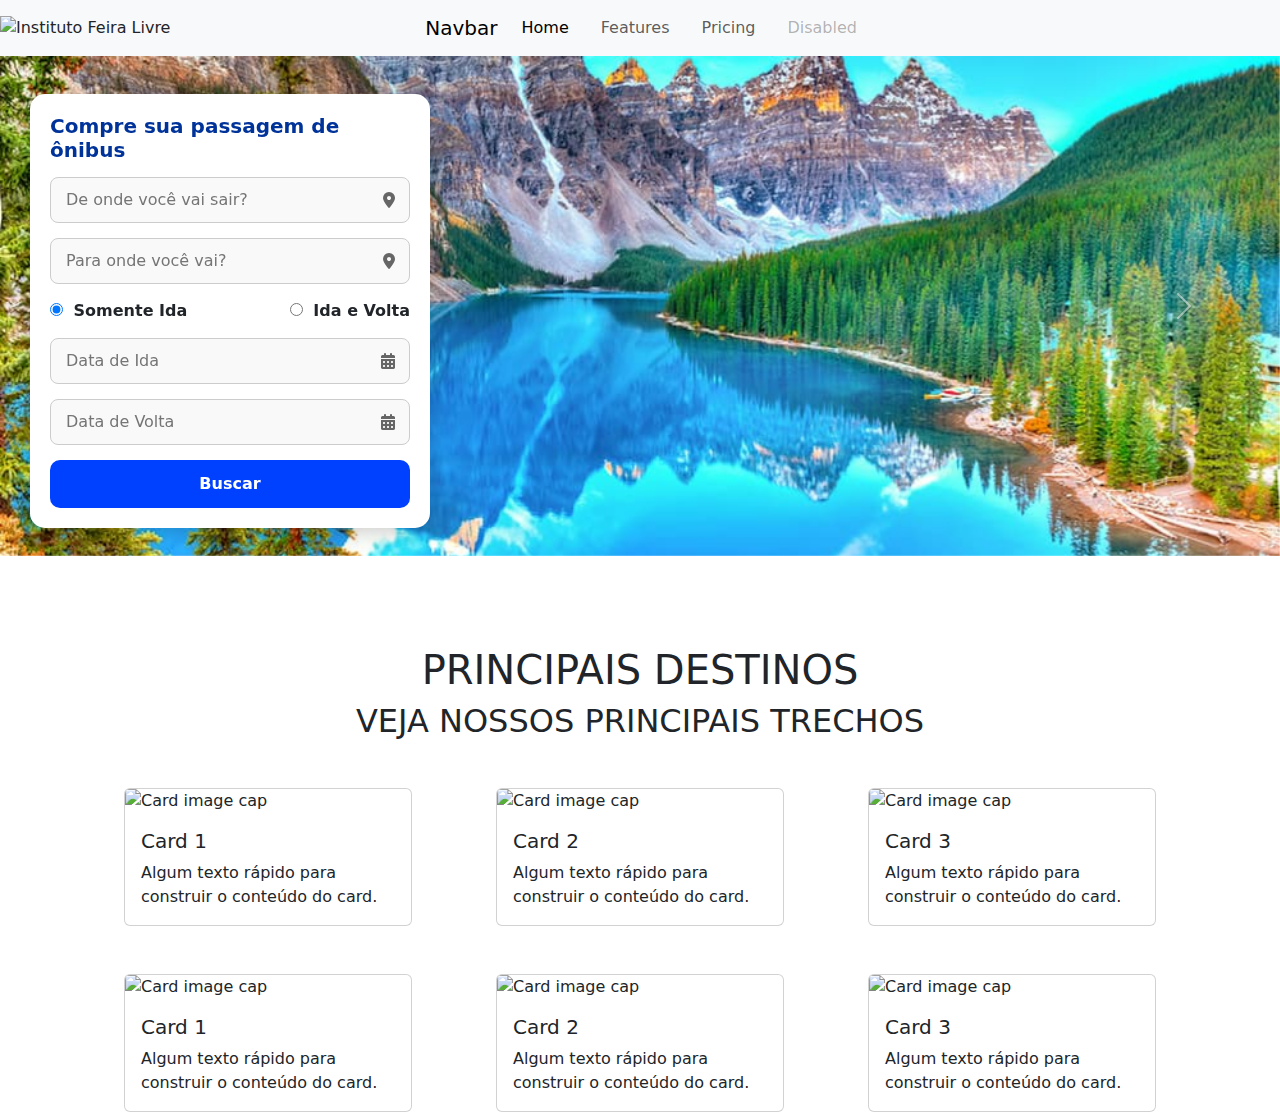
==== index.html @ 0ca651ab "Caixa de pesquisa" ====
<!DOCTYPE html>
<html lang="en">
<head>
    <meta charset="UTF-8">
    <meta name="viewport" content="width=device-width, initial-scale=1.0">
    <title>Página Teste</title>
    <link href="https://cdn.jsdelivr.net/npm/bootstrap@5.3.3/dist/css/bootstrap.min.css" rel="stylesheet" integrity="sha384-QWTKZyjpPEjISv5WaRU9OFeRpok6YctnYmDr5pNlyT2bRjXh0JMhjY6hW+ALEwIH" crossorigin="anonymous">
    <style>
      .carousel {
          max-height: 600px; 
          overflow: hidden;   
      }

      .carousel-item img {
          width: 100%;        
          height: auto;      
      }
      .card-container {
            display: flex;
            justify-content: space-around; /* Alinha os cards com espaço entre eles */
            flex-wrap: wrap; /* Permite que os cards quebrem para a próxima linha em telas menores */
        }
  </style>
  </head>
<body>
<div class="bg-blue">
    <div class="menu-navbar">
        <nav class="navbar navbar-expand-lg bg-body-tertiary ">
          <li class="brand me-3"><img src="bus.jpeg" alt="Instituto Feira Livre" width="150" height="80"></li>
            <div class="container-fluid col-6 mx-auto">
                <a class="navbar-brand" href="#">Navbar</a>
                <button class="navbar-toggler" type="button" data-bs-toggle="collapse" data-bs-target="#navbarNavAltMarkup" aria-controls="navbarNavAltMarkup" aria-expanded="false" aria-label="Toggle navigation">
                <span class="navbar-toggler-icon"></span>
                </button>
              <div class="collapse navbar-collapse" id="navbarNavAltMarkup">
                <div class="navbar-nav">
                  <a class="nav-link active me-3" aria-current="page" href="#">Home</a>
                  <a class="nav-link me-3" href="#">Features</a>
                  <a class="nav-link me-3" href="#">Pricing</a>
                  <a class="nav-link disabled me-3" aria-disabled="true">Disabled</a>
                </div>
              </div>
            </div>
          </nav>
    </div>
    <!DOCTYPE html>
<html lang="en">
<head>
    <meta charset="UTF-8">
    <meta name="viewport" content="width=device-width, initial-scale=1.0">
    <title>Formulário de Passagens Sobre Carrossel</title>
    <link href="https://cdn.jsdelivr.net/npm/bootstrap@5.1.3/dist/css/bootstrap.min.css" rel="stylesheet">

    <!-- Icones FontAwesome para os ícones -->
    <link rel="stylesheet" href="https://cdnjs.cloudflare.com/ajax/libs/font-awesome/6.0.0-beta3/css/all.min.css">

    <style>
        /* Estilos do carrossel */
        .carousel {
            position: relative;
        }

        /* Estilos da caixa de pesquisa sobreposta */
        .search-form {
            position: absolute;
            top: 50%;
            left: 50%;
            transform: translate(-50%, -50%);
            width: 400px; /* Definir a largura da caixa de pesquisa */
            background-color: white;
            padding: 20px;
            border-radius: 15px;
            box-shadow: 0 4px 20px rgba(0, 0, 0, 0.2);
            z-index: 10;
            margin-left: -410px;
            margin-top: 5px;
        }

        .search-form h5 {
            font-weight: bold;
            margin-bottom: 15px;
            color: #003399;
        }

        .form-group {
            position: relative;
            margin-bottom: 15px;
        }

        .form-group input,
        .form-group select {
            width: 100%;
            padding: 10px 40px 10px 15px;
            border: 1px solid #ccc;
            border-radius: 8px;
            background-color: #f9f9f9;
        }

        /* Ícones dentro dos campos de entrada */
        .form-group i {
            position: absolute;
            top: 50%;
            right: 15px;
            transform: translateY(-50%);
            color: #666;
        }

        /* Botões de escolha */
        .radio-group {
            display: flex;
            justify-content: space-between;
            margin-bottom: 15px;
        }

        .radio-group label {
            font-weight: bold;
        }

        .radio-group input[type="radio"] {
            margin-right: 5px;
        }

        /* Botão de busca */
        .btn-search {
            width: 100%;
            padding: 12px;
            background-color: #0040ff;
            color: white;
            font-weight: bold;
            border: none;
            border-radius: 10px;
            font-size: 16px;
        }

        .btn-search:hover {
            background-color: #7209b7;
        }

        /* Imagens do carrossel */
        .carousel-inner img {
            height: 500px;
            object-fit: cover;
        }
    </style>
</head>
<body>

<!-- Carrossel -->
<div id="carouselExampleInterval" class="carousel slide" data-bs-ride="carousel">
    <!-- Formulário de busca sobre o carrossel -->
    <div class="search-form">
        <h5>Compre sua passagem de <span style="color: #003399;">ônibus</span></h5>

        <div class="form-group">
            <input type="text" placeholder="De onde você vai sair?">
            <i class="fas fa-map-marker-alt"></i>
        </div>

        <div class="form-group">
            <input type="text" placeholder="Para onde você vai?">
            <i class="fas fa-map-marker-alt"></i>
        </div>

        <div class="radio-group">
            <label>
                <input type="radio" name="tipo-viagem" checked> Somente Ida
            </label>
            <label>
                <input type="radio" name="tipo-viagem"> Ida e Volta
            </label>
        </div>

        <div class="form-group">
            <input type="text" placeholder="Data de Ida">
            <i class="fas fa-calendar-alt"></i>
        </div>

        <div class="form-group">
            <input type="text" placeholder="Data de Volta">
            <i class="fas fa-calendar-alt"></i>
        </div>

        <button class="btn-search">Buscar</button>
    </div>

    <!-- Slides do Carrossel -->
    <div class="carousel-inner">
        <div class="carousel-item active" data-bs-interval="10000">
            <img src="img/passeio.jpg" class="d-block img-fluid">
        </div>
        <div class="carousel-item" data-bs-interval="2000">
            <img src="img/passeio2.jpeg" class="d-block img-fluid">
        </div>
        <div class="carousel-item">
            <img src="img/passeio3.jpeg" class="d-block img-fluid">
        </div>
    </div>

    <button class="carousel-control-prev" type="button" data-bs-target="#carouselExampleInterval" data-bs-slide="prev">
        <span class="carousel-control-prev-icon" aria-hidden="true"></span>
        <span class="visually-hidden">Previous</span>
    </button>
    <button class="carousel-control-next" type="button" data-bs-target="#carouselExampleInterval" data-bs-slide="next">
        <span class="carousel-control-next-icon" aria-hidden="true"></span>
        <span class="visually-hidden">Next</span>
    </button>
</div>

<script src="https://cdn.jsdelivr.net/npm/bootstrap@5.1.3/dist/js/bootstrap.bundle.min.js"></script>
</body>
</html>


  <div style="width: 80%; margin: 0 auto; text-align: center; padding-top:90px">
    <h1>PRINCIPAIS DESTINOS</h1>
    <h2>VEJA NOSSOS PRINCIPAIS TRECHOS</h2>
  </div>
  <div class="container mt-5">
    <div class="card-container">
        <div class="card" style="width: 18rem;">
            <img src="https://via.placeholder.com/150" class="card-img-top" alt="Card image cap">
            <div class="card-body">
                <h5 class="card-title">Card 1</h5>
                <p class="card-text">Algum texto rápido para construir o conteúdo do card.</p>
            </div>
        </div>
        <div class="card" style="width: 18rem;">
            <img src="https://via.placeholder.com/150" class="card-img-top" alt="Card image cap">
            <div class="card-body">
                <h5 class="card-title">Card 2</h5>
                <p class="card-text">Algum texto rápido para construir o conteúdo do card.</p>
            </div>
        </div>
        <div class="card" style="width: 18rem;">
            <img src="https://via.placeholder.com/150" class="card-img-top" alt="Card image cap">
            <div class="card-body">
                <h5 class="card-title">Card 3</h5>
                <p class="card-text">Algum texto rápido para construir o conteúdo do card.</p>
            </div>
        </div>
    </div>
  </div>
  <div class="container mt-5">
    <div class="card-container">
        <div class="card" style="width: 18rem;">
            <img src="https://via.placeholder.com/150" class="card-img-top" alt="Card image cap">
            <div class="card-body">
                <h5 class="card-title">Card 1</h5>
                <p class="card-text">Algum texto rápido para construir o conteúdo do card.</p>
            </div>
        </div>
        <div class="card" style="width: 18rem;">
            <img src="https://via.placeholder.com/150" class="card-img-top" alt="Card image cap">
            <div class="card-body">
                <h5 class="card-title">Card 2</h5>
                <p class="card-text">Algum texto rápido para construir o conteúdo do card.</p>
            </div>
        </div>
        <div class="card" style="width: 18rem;">
            <img src="https://via.placeholder.com/150" class="card-img-top" alt="Card image cap">
            <div class="card-body">
                <h5 class="card-title">Card 3</h5>
                <p class="card-text">Algum texto rápido para construir o conteúdo do card.</p>
            </div>
        </div>
    </div>
  </div>

<script src="https://code.jquery.com/jquery-3.6.0.min.js"></script>
<script src="https://stackpath.bootstrapcdn.com/bootstrap/5.3.0/js/bootstrap.bundle.min.js"></script>
</body>
</html>
</div>

 
    



  <script src="https://cdn.jsdelivr.net/npm/bootstrap@5.3.3/dist/js/bootstrap.bundle.min.js" integrity="sha384-YvpcrYf0tY3lHB60NNkmXc5s9fDVZLESaAA55NDzOxhy9GkcIdslK1eN7N6jIeHz" crossorigin="anonymous"></script>
  </body>
  </html>
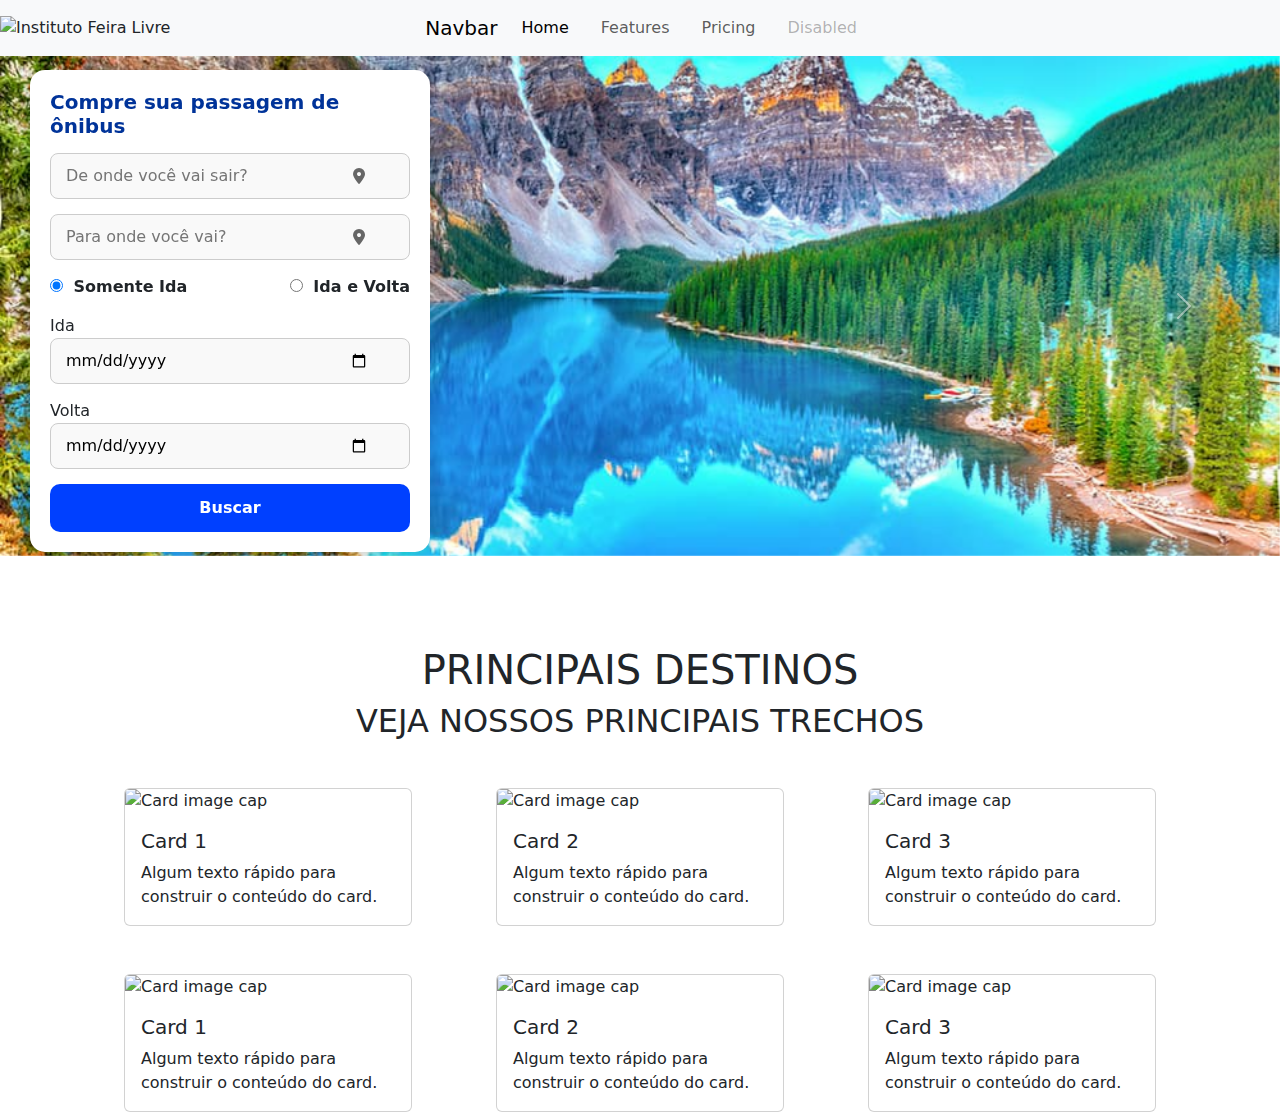
==== commit e155c552: "update2" ====
--- a/index.html
+++ b/index.html
@@ -100,10 +100,12 @@
         .form-group i {
             position: absolute;
             top: 50%;
-            right: 15px;
+            right: 45px;
             transform: translateY(-50%);
             color: #666;
-        }
+        } 
+        
+
 
         /* Botões de escolha */
         .radio-group {
@@ -133,7 +135,7 @@
         }
 
         .btn-search:hover {
-            background-color: #7209b7;
+            background-color: #01259e;
         }
 
         /* Imagens do carrossel */
@@ -170,14 +172,13 @@
             </label>
         </div>
 
-        <div class="form-group">
-            <input type="text" placeholder="Data de Ida">
-            <i class="fas fa-calendar-alt"></i>
-        </div>
-
-        <div class="form-group">
-            <input type="text" placeholder="Data de Volta">
-            <i class="fas fa-calendar-alt"></i>
+        <div class="form-group">Ida
+            <input type="date"> 
+        </div>
+    
+        <div class="form-group"> Volta
+            <input type="date">
+
         </div>
 
         <button class="btn-search">Buscar</button>
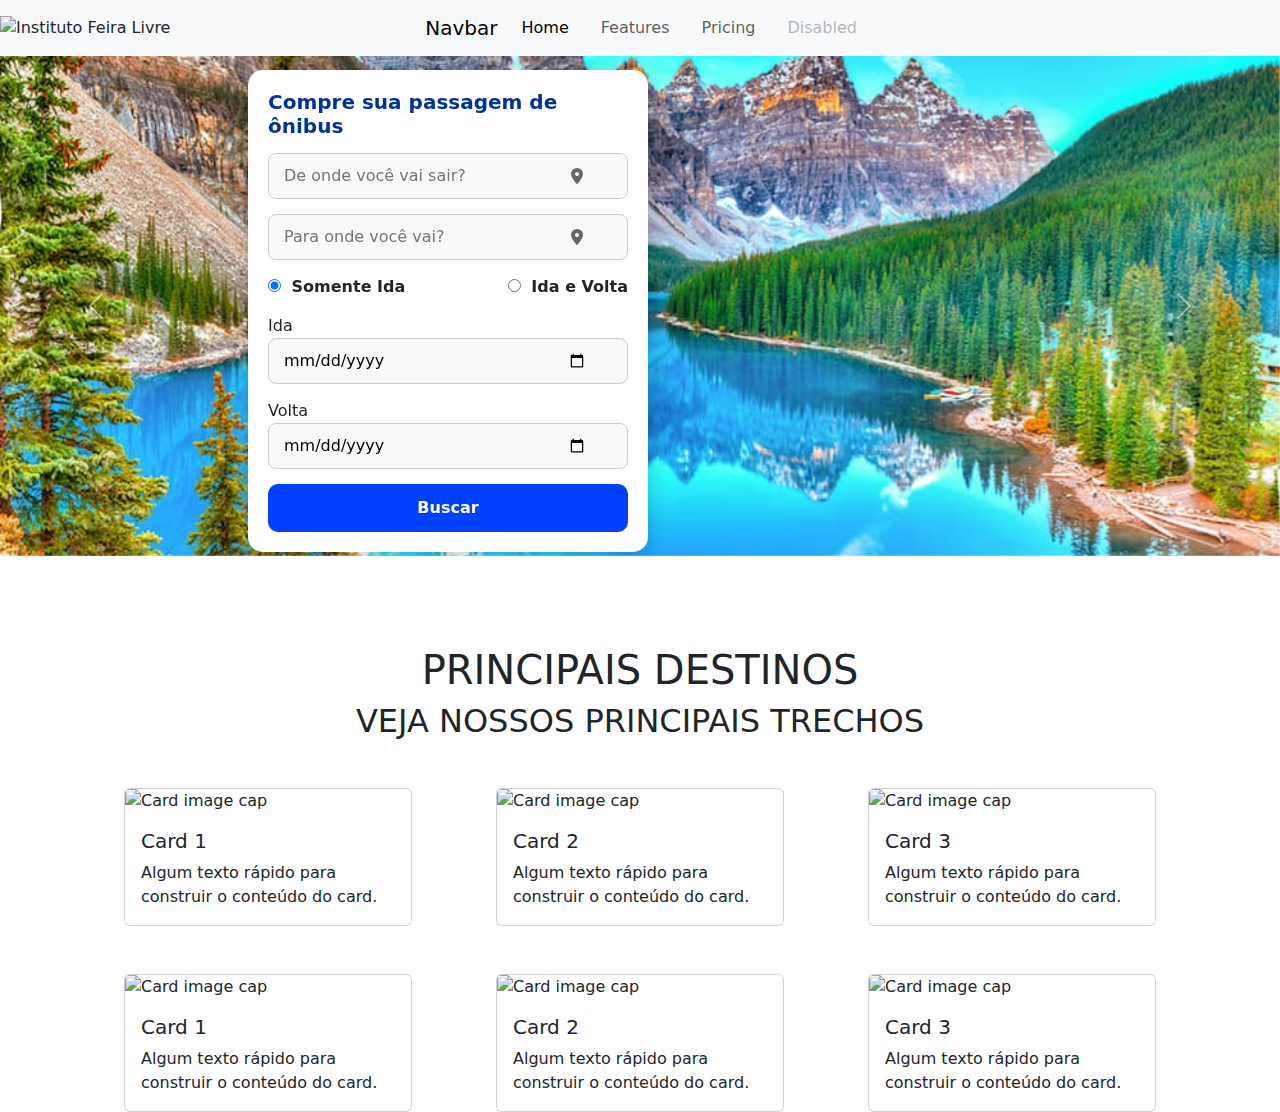
==== commit 8197dc27: "update3" ====
--- a/index.html
+++ b/index.html
@@ -20,6 +20,7 @@
             justify-content: space-around; /* Alinha os cards com espaço entre eles */
             flex-wrap: wrap; /* Permite que os cards quebrem para a próxima linha em telas menores */
         }
+
   </style>
   </head>
 <body>
@@ -60,21 +61,23 @@
             position: relative;
         }
 
-        /* Estilos da caixa de pesquisa sobreposta */
+      /* Estilos da caixa de pesquisa */
         .search-form {
             position: absolute;
             top: 50%;
-            left: 50%;
+            left: 35%;
             transform: translate(-50%, -50%);
-            width: 400px; /* Definir a largura da caixa de pesquisa */
+            width: 100%;  
+            max-width: 400px;  
             background-color: white;
             padding: 20px;
             border-radius: 15px;
             box-shadow: 0 4px 20px rgba(0, 0, 0, 0.2);
             z-index: 10;
-            margin-left: -410px;
             margin-top: 5px;
-        }
+            
+        }
+
 
         .search-form h5 {
             font-weight: bold;
@@ -120,6 +123,7 @@
 
         .radio-group input[type="radio"] {
             margin-right: 5px;
+            
         }
 
         /* Botão de busca */
@@ -166,6 +170,7 @@
         <div class="radio-group">
             <label>
                 <input type="radio" name="tipo-viagem" checked> Somente Ida
+
             </label>
             <label>
                 <input type="radio" name="tipo-viagem"> Ida e Volta
@@ -176,7 +181,7 @@
             <input type="date"> 
         </div>
     
-        <div class="form-group"> Volta
+        <div class="form-group">Volta
             <input type="date">
 
         </div>
@@ -267,6 +272,7 @@
     </div>
   </div>
 
+
 <script src="https://code.jquery.com/jquery-3.6.0.min.js"></script>
 <script src="https://stackpath.bootstrapcdn.com/bootstrap/5.3.0/js/bootstrap.bundle.min.js"></script>
 </body>
@@ -279,6 +285,8 @@
 
 
   <script src="https://cdn.jsdelivr.net/npm/bootstrap@5.3.3/dist/js/bootstrap.bundle.min.js" integrity="sha384-YvpcrYf0tY3lHB60NNkmXc5s9fDVZLESaAA55NDzOxhy9GkcIdslK1eN7N6jIeHz" crossorigin="anonymous"></script>
-  </body>
+  
+
+</body>
   </html>
     
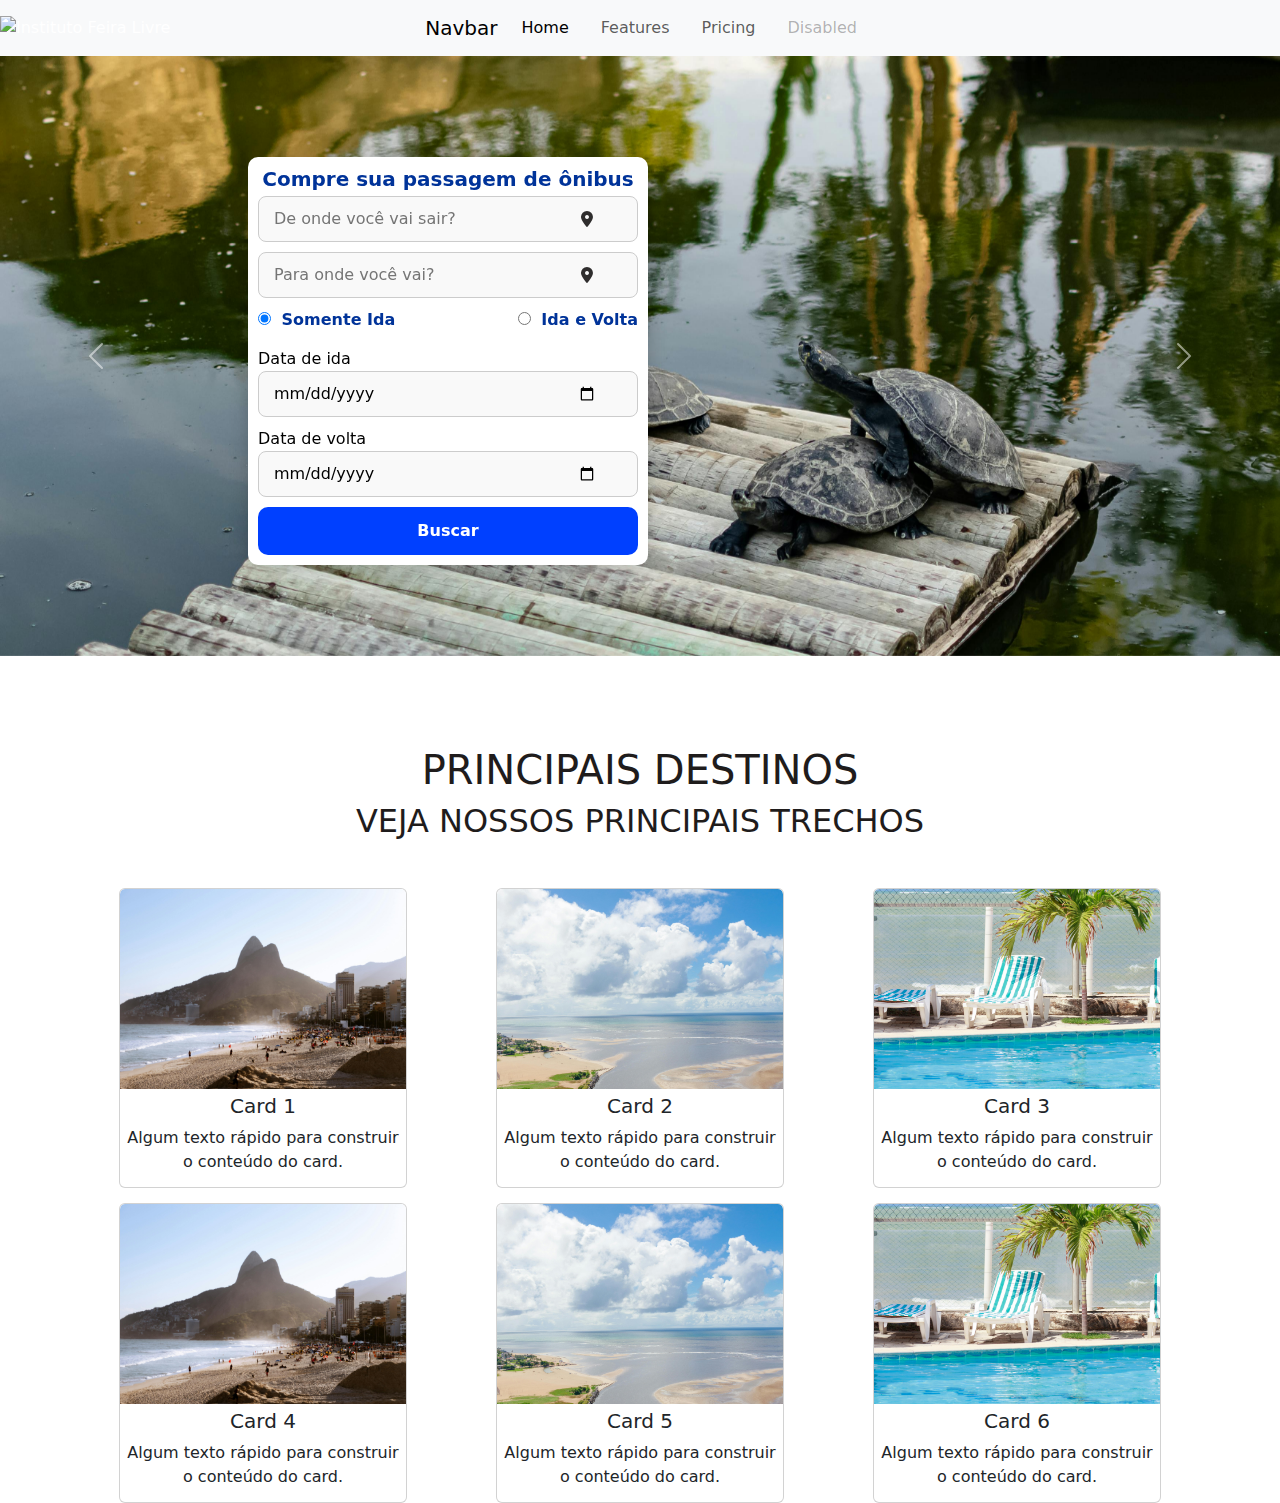
==== commit 5ee327e3: "update 4" ====
--- a/index.html
+++ b/index.html
@@ -5,24 +5,10 @@
     <meta name="viewport" content="width=device-width, initial-scale=1.0">
     <title>Página Teste</title>
     <link href="https://cdn.jsdelivr.net/npm/bootstrap@5.3.3/dist/css/bootstrap.min.css" rel="stylesheet" integrity="sha384-QWTKZyjpPEjISv5WaRU9OFeRpok6YctnYmDr5pNlyT2bRjXh0JMhjY6hW+ALEwIH" crossorigin="anonymous">
-    <style>
-      .carousel {
-          max-height: 600px; 
-          overflow: hidden;   
-      }
+    <link rel="stylesheet" href="styles.css"> 
+    <link rel="stylesheet" href="https://cdnjs.cloudflare.com/ajax/libs/font-awesome/6.5.1/css/all.min.css">
 
-      .carousel-item img {
-          width: 100%;        
-          height: auto;      
-      }
-      .card-container {
-            display: flex;
-            justify-content: space-around; /* Alinha os cards com espaço entre eles */
-            flex-wrap: wrap; /* Permite que os cards quebrem para a próxima linha em telas menores */
-        }
-
-  </style>
-  </head>
+</head>
 <body>
 <div class="bg-blue">
     <div class="menu-navbar">
@@ -44,249 +30,121 @@
             </div>
           </nav>
     </div>
-    <!DOCTYPE html>
-<html lang="en">
-<head>
-    <meta charset="UTF-8">
-    <meta name="viewport" content="width=device-width, initial-scale=1.0">
-    <title>Formulário de Passagens Sobre Carrossel</title>
-    <link href="https://cdn.jsdelivr.net/npm/bootstrap@5.1.3/dist/css/bootstrap.min.css" rel="stylesheet">
 
-    <!-- Icones FontAwesome para os ícones -->
-    <link rel="stylesheet" href="https://cdnjs.cloudflare.com/ajax/libs/font-awesome/6.0.0-beta3/css/all.min.css">
+    <!-- Formulário de Passagens Sobre Carrossel -->
+    <div id="carouselExampleInterval" class="carousel slide" data-bs-ride="carousel">
+        <!-- Formulário de busca sobre o carrossel -->
+        <div class="search-form">
+            <h5>Compre sua passagem de <span style="color: #003399;">ônibus</span></h5>
+            <div class="form-group">
+                <input type="text" placeholder="De onde você vai sair?">
+                <i class="fas fa-map-marker-alt"></i>
+            </div>
 
-    <style>
-        /* Estilos do carrossel */
-        .carousel {
-            position: relative;
-        }
+            <div class="form-group">
+                <input type="text" placeholder="Para onde você vai?">
+                <i class="fas fa-map-marker-alt"></i>
+            </div>
 
-      /* Estilos da caixa de pesquisa */
-        .search-form {
-            position: absolute;
-            top: 50%;
-            left: 35%;
-            transform: translate(-50%, -50%);
-            width: 100%;  
-            max-width: 400px;  
-            background-color: white;
-            padding: 20px;
-            border-radius: 15px;
-            box-shadow: 0 4px 20px rgba(0, 0, 0, 0.2);
-            z-index: 10;
-            margin-top: 5px;
+            <div class="radio-group">
+                <label>
+                    <input type="radio" name="tipo-viagem" checked> Somente Ida
+                </label>
+                <label>
+                    <input type="radio" name="tipo-viagem"> Ida e Volta
+                </label>
+            </div>
+
+            <div class="form-group">Data de ida
+                <input type="date">
+            </div>
+        
+            <div class="form-group">Data de volta
+                <input type="date">
+            </div>
+
+            <button class="btn-search">Buscar</button>
+        </div>
+
+        <!-- Slides do Carrossel -->
+        <div class="carousel-inner">
+            <div class="carousel-item active" data-bs-interval="10000">
+                <img src="img/animais.jpg" class="d-block img-fluid">
+            </div>
+            <div class="carousel-item" data-bs-interval="2000">
+                <img src="img/animais2.jpg" class="d-block img-fluid">
+            </div>
+            <div class="carousel-item">
+                <img src="img/animais3.jpg" class="d-block img-fluid">
+            </div>
+        </div>
+
+        <button class="carousel-control-prev" type="button" data-bs-target="#carouselExampleInterval" data-bs-slide="prev">
+            <span class="carousel-control-prev-icon" aria-hidden="true"></span>
+            <span class="visually-hidden">Previous</span>
+        </button>
+        <button class="carousel-control-next" type="button" data-bs-target="#carouselExampleInterval" data-bs-slide="next">
+            <span class="carousel-control-next-icon" aria-hidden="true"></span>
+            <span class="visually-hidden">Next</span>
+        </button>
+    </div>
+
+    <!-- Cards com destinos -->
+    <div style="width: 80%; margin: 0 auto; text-align: center; padding-top: 90px;">
+        <h1 class="titulo-destinos">PRINCIPAIS DESTINOS</h1>
+        <h2 class="subtitulo-destinos">VEJA NOSSOS PRINCIPAIS TRECHOS</h2>
+    </div>
+    <div class="container mt-5">
+        <div class="card-container">
+            <div class="card" style="width: 18rem;">
+                <img src="img/passeio1.jpg" class="card-img-top" alt="Card image cap">
+                <div class="card-body">
+                    <h5 class="card-title">Card 1</h5>
+                    <p class="card-text">Algum texto rápido para construir o conteúdo do card.</p>
+                </div>
+            </div>
+            <div class="card" style="width: 18rem;">
+                <img src="img/passeio2.jpg" class="card-img-top" alt="Card image cap">
+                <div class="card-body">
+                    <h5 class="card-title">Card 2</h5>
+                    <p class="card-text">Algum texto rápido para construir o conteúdo do card.</p>
+                </div>
+            </div>
+            <div class="card" style="width: 18rem;">
+                <img src="img/passeio3.jpg" class="card-img-top" alt="Card image cap">
+                <div class="card-body">
+                    <h5 class="card-title">Card 3</h5>
+                    <p class="card-text">Algum texto rápido para construir o conteúdo do card.</p>
+                </div>
+            </div>
             
-        }
+            <div class="card">
+                <img src="img/passeio1.jpg" class="card-img-top" alt="Card image cap">
+                <div class="card-body">
+                    <h5 class="card-title">Card 4</h5>
+                    <p class="card-text">Algum texto rápido para construir o conteúdo do card.</p>
+                </div>
+            </div>
+            <div class="card">
+                <img src="img/passeio2.jpg" class="card-img-top" alt="Card image cap">
+                <div class="card-body">
+                    <h5 class="card-title">Card 5</h5>
+                    <p class="card-text">Algum texto rápido para construir o conteúdo do card.</p>
+                </div>
+            </div>
+            <div class="card">
+                <img src="img/passeio3.jpg" class="card-img-top" alt="Card image cap">
+                <div class="card-body">
+                    <h5 class="card-title">Card 6</h5>
+                    <p class="card-text">Algum texto rápido para construir o conteúdo do card.</p>
+                </div>
+            </div>
 
 
-        .search-form h5 {
-            font-weight: bold;
-            margin-bottom: 15px;
-            color: #003399;
-        }
-
-        .form-group {
-            position: relative;
-            margin-bottom: 15px;
-        }
-
-        .form-group input,
-        .form-group select {
-            width: 100%;
-            padding: 10px 40px 10px 15px;
-            border: 1px solid #ccc;
-            border-radius: 8px;
-            background-color: #f9f9f9;
-        }
-
-        /* Ícones dentro dos campos de entrada */
-        .form-group i {
-            position: absolute;
-            top: 50%;
-            right: 45px;
-            transform: translateY(-50%);
-            color: #666;
-        } 
-        
-
-
-        /* Botões de escolha */
-        .radio-group {
-            display: flex;
-            justify-content: space-between;
-            margin-bottom: 15px;
-        }
-
-        .radio-group label {
-            font-weight: bold;
-        }
-
-        .radio-group input[type="radio"] {
-            margin-right: 5px;
-            
-        }
-
-        /* Botão de busca */
-        .btn-search {
-            width: 100%;
-            padding: 12px;
-            background-color: #0040ff;
-            color: white;
-            font-weight: bold;
-            border: none;
-            border-radius: 10px;
-            font-size: 16px;
-        }
-
-        .btn-search:hover {
-            background-color: #01259e;
-        }
-
-        /* Imagens do carrossel */
-        .carousel-inner img {
-            height: 500px;
-            object-fit: cover;
-        }
-    </style>
-</head>
-<body>
-
-<!-- Carrossel -->
-<div id="carouselExampleInterval" class="carousel slide" data-bs-ride="carousel">
-    <!-- Formulário de busca sobre o carrossel -->
-    <div class="search-form">
-        <h5>Compre sua passagem de <span style="color: #003399;">ônibus</span></h5>
-
-        <div class="form-group">
-            <input type="text" placeholder="De onde você vai sair?">
-            <i class="fas fa-map-marker-alt"></i>
-        </div>
-
-        <div class="form-group">
-            <input type="text" placeholder="Para onde você vai?">
-            <i class="fas fa-map-marker-alt"></i>
-        </div>
-
-        <div class="radio-group">
-            <label>
-                <input type="radio" name="tipo-viagem" checked> Somente Ida
-
-            </label>
-            <label>
-                <input type="radio" name="tipo-viagem"> Ida e Volta
-            </label>
-        </div>
-
-        <div class="form-group">Ida
-            <input type="date"> 
-        </div>
-    
-        <div class="form-group">Volta
-            <input type="date">
-
-        </div>
-
-        <button class="btn-search">Buscar</button>
-    </div>
-
-    <!-- Slides do Carrossel -->
-    <div class="carousel-inner">
-        <div class="carousel-item active" data-bs-interval="10000">
-            <img src="img/passeio.jpg" class="d-block img-fluid">
-        </div>
-        <div class="carousel-item" data-bs-interval="2000">
-            <img src="img/passeio2.jpeg" class="d-block img-fluid">
-        </div>
-        <div class="carousel-item">
-            <img src="img/passeio3.jpeg" class="d-block img-fluid">
         </div>
     </div>
-
-    <button class="carousel-control-prev" type="button" data-bs-target="#carouselExampleInterval" data-bs-slide="prev">
-        <span class="carousel-control-prev-icon" aria-hidden="true"></span>
-        <span class="visually-hidden">Previous</span>
-    </button>
-    <button class="carousel-control-next" type="button" data-bs-target="#carouselExampleInterval" data-bs-slide="next">
-        <span class="carousel-control-next-icon" aria-hidden="true"></span>
-        <span class="visually-hidden">Next</span>
-    </button>
 </div>
 
-<script src="https://cdn.jsdelivr.net/npm/bootstrap@5.1.3/dist/js/bootstrap.bundle.min.js"></script>
+<script src="https://cdn.jsdelivr.net/npm/bootstrap@5.3.3/dist/js/bootstrap.bundle.min.js" integrity="sha384-YvpcrYf0tY3lHB60NNkmXc5s9fDVZLESaAA55NDzOxhy9GkcIdslK1eN7N6jIeHz" crossorigin="anonymous"></script>
 </body>
 </html>
-
-
-  <div style="width: 80%; margin: 0 auto; text-align: center; padding-top:90px">
-    <h1>PRINCIPAIS DESTINOS</h1>
-    <h2>VEJA NOSSOS PRINCIPAIS TRECHOS</h2>
-  </div>
-  <div class="container mt-5">
-    <div class="card-container">
-        <div class="card" style="width: 18rem;">
-            <img src="https://via.placeholder.com/150" class="card-img-top" alt="Card image cap">
-            <div class="card-body">
-                <h5 class="card-title">Card 1</h5>
-                <p class="card-text">Algum texto rápido para construir o conteúdo do card.</p>
-            </div>
-        </div>
-        <div class="card" style="width: 18rem;">
-            <img src="https://via.placeholder.com/150" class="card-img-top" alt="Card image cap">
-            <div class="card-body">
-                <h5 class="card-title">Card 2</h5>
-                <p class="card-text">Algum texto rápido para construir o conteúdo do card.</p>
-            </div>
-        </div>
-        <div class="card" style="width: 18rem;">
-            <img src="https://via.placeholder.com/150" class="card-img-top" alt="Card image cap">
-            <div class="card-body">
-                <h5 class="card-title">Card 3</h5>
-                <p class="card-text">Algum texto rápido para construir o conteúdo do card.</p>
-            </div>
-        </div>
-    </div>
-  </div>
-  <div class="container mt-5">
-    <div class="card-container">
-        <div class="card" style="width: 18rem;">
-            <img src="https://via.placeholder.com/150" class="card-img-top" alt="Card image cap">
-            <div class="card-body">
-                <h5 class="card-title">Card 1</h5>
-                <p class="card-text">Algum texto rápido para construir o conteúdo do card.</p>
-            </div>
-        </div>
-        <div class="card" style="width: 18rem;">
-            <img src="https://via.placeholder.com/150" class="card-img-top" alt="Card image cap">
-            <div class="card-body">
-                <h5 class="card-title">Card 2</h5>
-                <p class="card-text">Algum texto rápido para construir o conteúdo do card.</p>
-            </div>
-        </div>
-        <div class="card" style="width: 18rem;">
-            <img src="https://via.placeholder.com/150" class="card-img-top" alt="Card image cap">
-            <div class="card-body">
-                <h5 class="card-title">Card 3</h5>
-                <p class="card-text">Algum texto rápido para construir o conteúdo do card.</p>
-            </div>
-        </div>
-    </div>
-  </div>
-
-
-<script src="https://code.jquery.com/jquery-3.6.0.min.js"></script>
-<script src="https://stackpath.bootstrapcdn.com/bootstrap/5.3.0/js/bootstrap.bundle.min.js"></script>
-</body>
-</html>
-</div>
-
- 
-    
-
-
-
-  <script src="https://cdn.jsdelivr.net/npm/bootstrap@5.3.3/dist/js/bootstrap.bundle.min.js" integrity="sha384-YvpcrYf0tY3lHB60NNkmXc5s9fDVZLESaAA55NDzOxhy9GkcIdslK1eN7N6jIeHz" crossorigin="anonymous"></script>
-  
-
-</body>
-  </html>
-    
--- a/styles.css
+++ b/styles.css
@@ -0,0 +1,137 @@
+.carousel {
+    max-height: 600px; 
+    overflow: hidden;   
+}
+
+.carousel-item img {
+    width: 100%;        
+    height: 600px;
+    object-fit: cover;      
+}
+
+.card-container {
+    display: flex;
+    flex-wrap: wrap;
+    justify-content: space-around;
+    gap: 15px; /* Espaçamento entre os cards */
+}
+
+.card {
+    width: 18rem; 
+    height: 300px; 
+    display: flex; 
+    flex-direction: column; 
+    justify-content:space-between; 
+    overflow: hidden;
+}
+
+.card img {
+    height: 200px; 
+    width: 100%;
+    object-fit: cover; 
+}
+
+.card-body {
+    padding: 5px; 
+    text-align: center; 
+}
+
+
+/* Estilos do carrossel */
+.carousel {
+    position: relative;
+}
+
+/* Estilos da caixa de pesquisa */
+.search-form {
+    position: absolute;
+    top: 50%;
+    left: 35%;
+    transform: translate(-50%, -50%);
+    width: 100%;  
+    max-width: 400px;  
+    background-color: white;
+    padding: 10px;
+    border-radius: 10px;
+    box-shadow: 0 4px 20px rgba(0, 0, 0, 0.2);
+    z-index: 10;
+    margin-top: 5px;
+}
+
+.search-form h5 {
+    font-weight: bold;
+    margin-bottom: 5px;
+    color: #003399;
+    text-align: center;
+}
+
+.form-group {
+    position: relative;
+    margin-bottom: 10px;
+    color: black;
+}
+
+.form-group input,
+.form-group select {
+    width: 100%;
+    padding: 10px 40px 10px 15px;
+    border: 1px solid #ccc;
+    border-radius: 8px;
+    background-color: #f9f9f9;
+}
+
+/* Ícone dentro dos campos de entrada */
+.form-group i {
+    position: absolute;
+    top: 50%;
+    left:323px;
+    transform: translateY(-50%);
+    color: #2f2d2d;
+}
+
+
+/* Botões de escolha */
+.radio-group {
+    display: flex;
+    justify-content: space-between;
+    margin-bottom: 15px;
+    color: #003399;
+}
+
+.radio-group label {
+    font-weight: bold;
+}
+
+.radio-group input[type="radio"] {
+    margin-right: 5px;   
+}
+
+/* Botão de busca */
+.btn-search {
+    width: 100%;
+    padding: 12px;
+    background-color: #0040ff;
+    color: white;
+    font-weight: bold;
+    border: none;
+    border-radius: 10px;
+    font-size: 16px;
+}
+
+.btn-search:hover {
+    background-color: #0033cc; 
+}
+
+ /* Titulos antes dos cards */
+.titulo-destinos {
+    color: #1f1c1c; 
+}
+
+.subtitulo-destinos {
+    color: #1f1c1c; 
+}
+/* Background */
+.bg-blue {
+    background-color: white; 
+    color: white; 
+}
